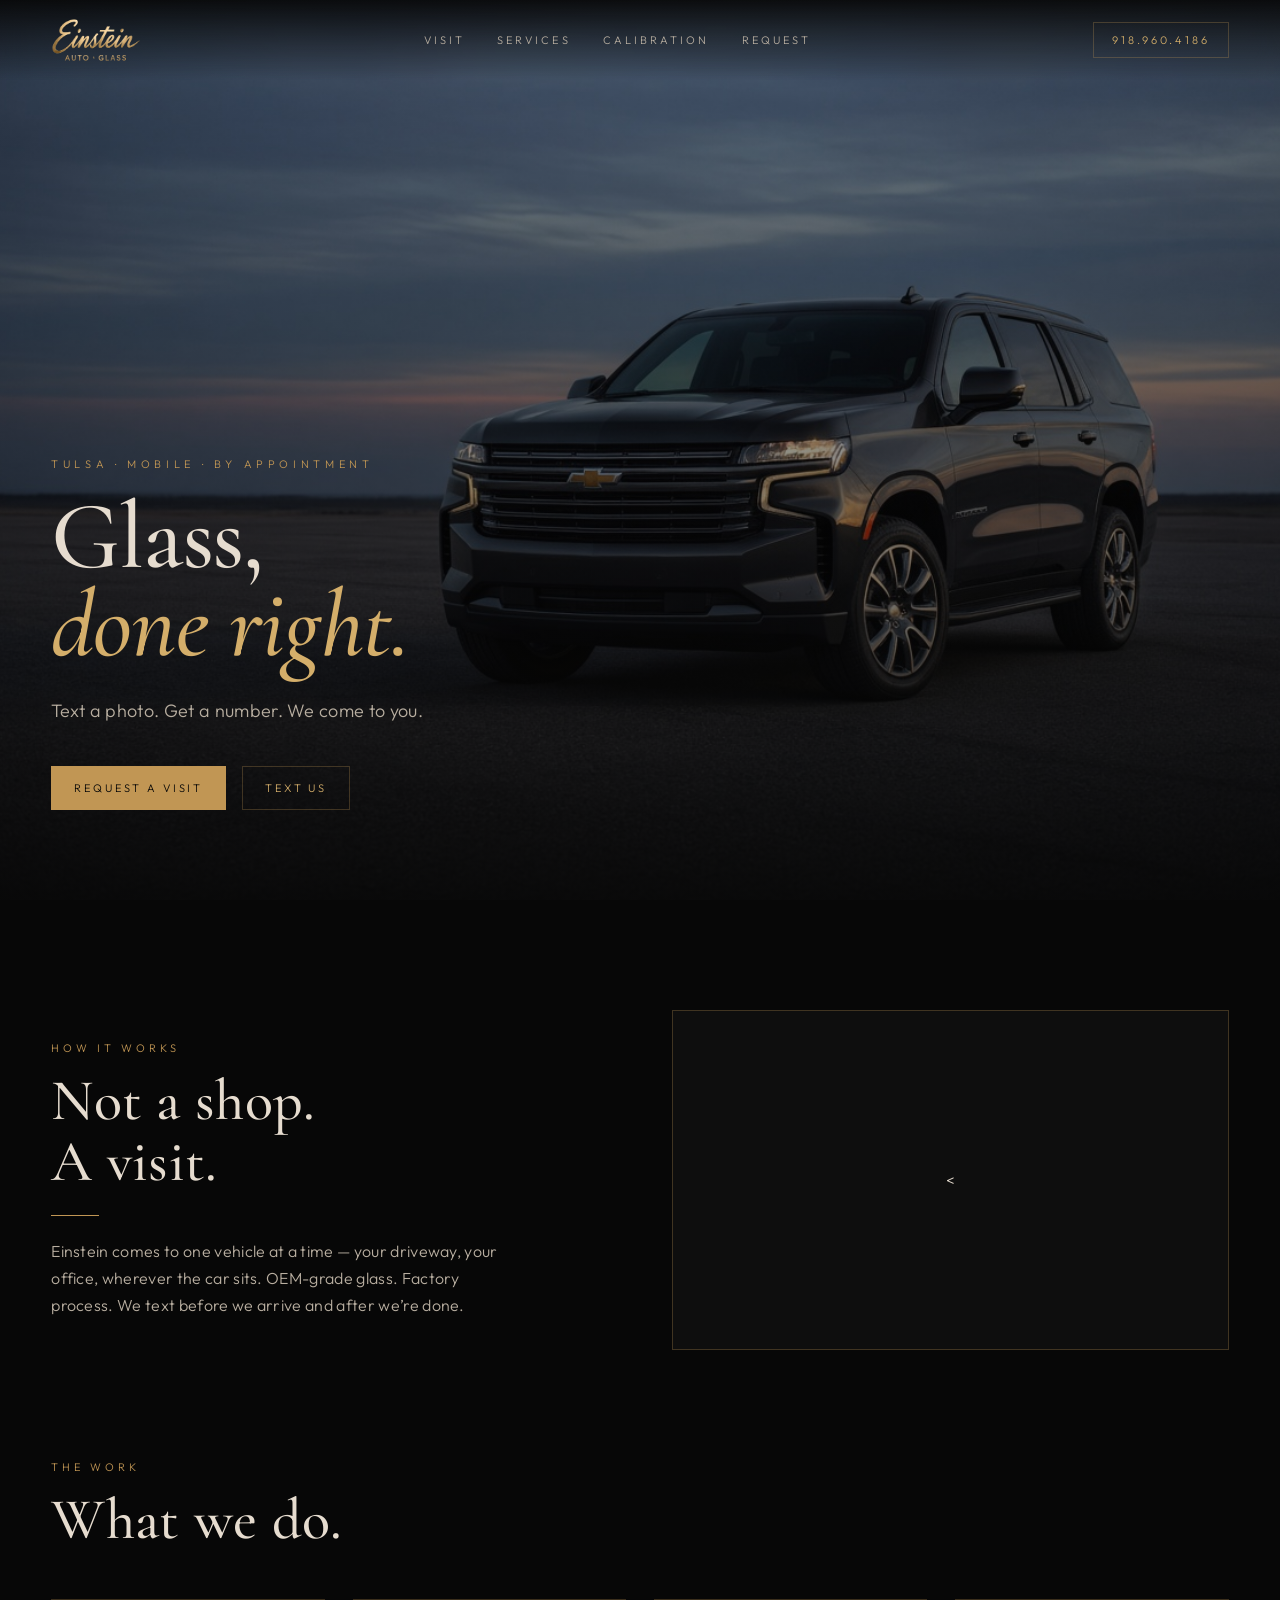
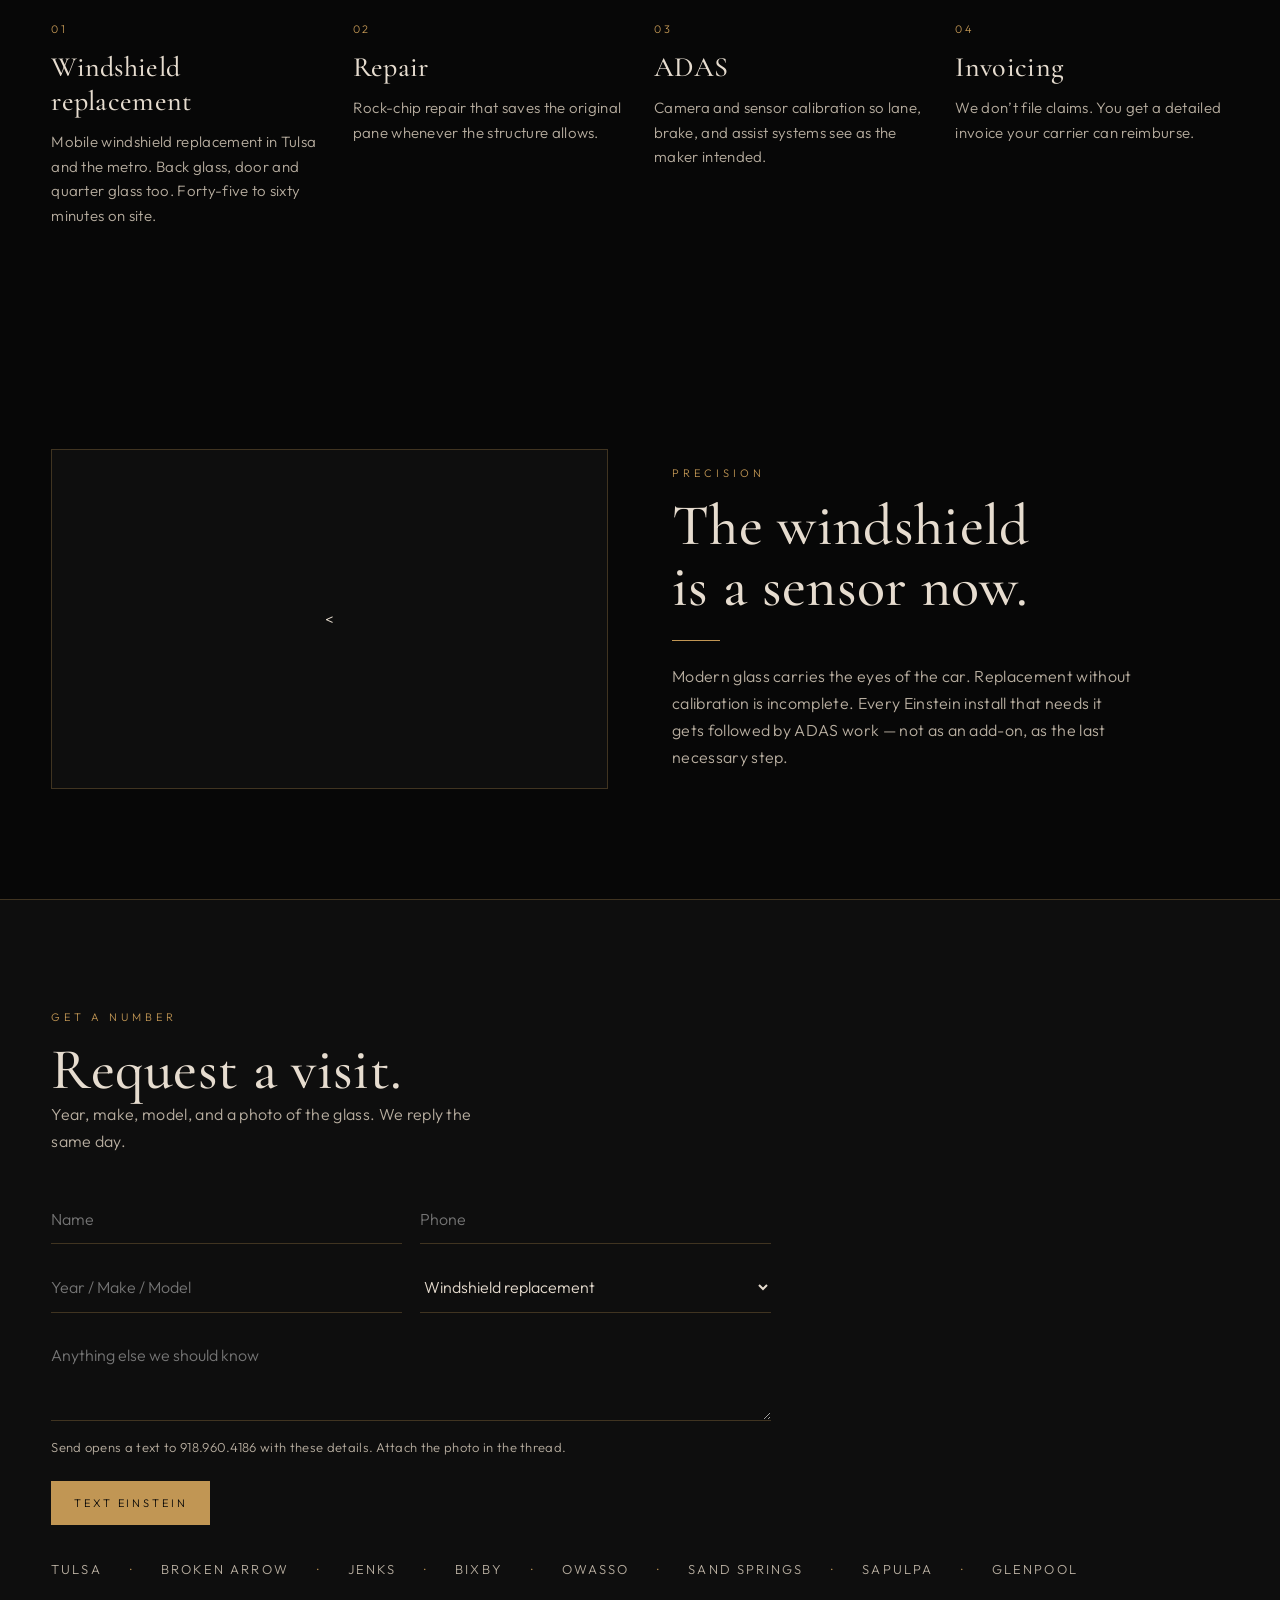
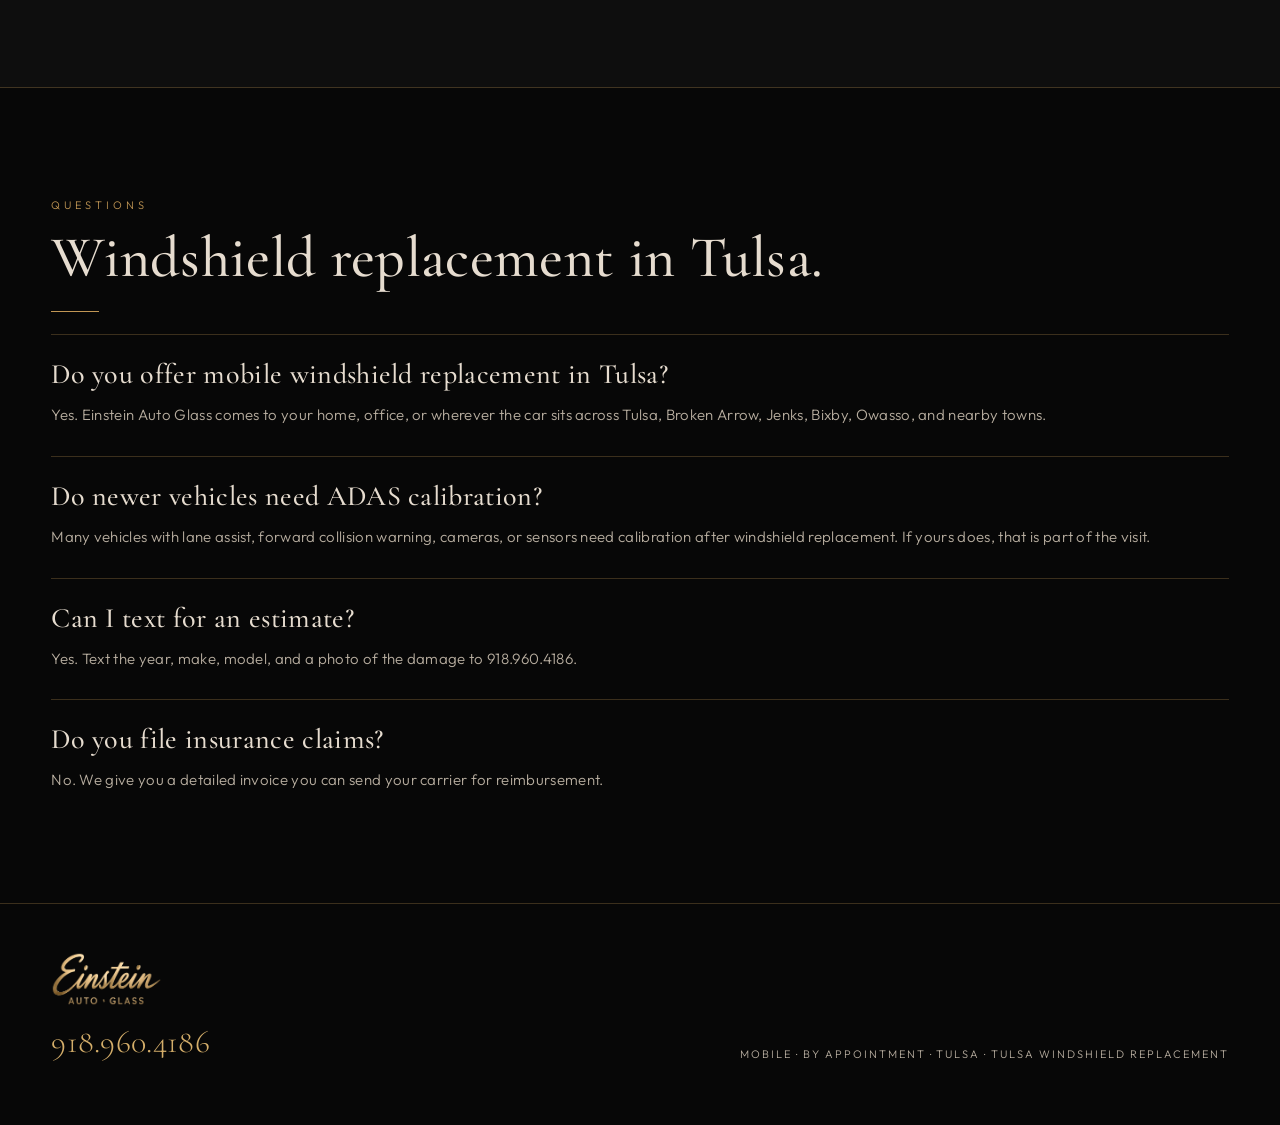
==== index.html @ 4ade6f41 "Update index.html" ====
<!DOCTYPE html>
<html lang="en">
<head>
  <meta charset="utf-8" />
  <meta name="viewport" content="width=device-width, initial-scale=1" />
  <title>Tulsa Windshield Replacement &amp; ADAS Calibration | Einstein Auto Glass</title>
  <meta name="description" content="Mobile windshield replacement, rock chip repair, and ADAS calibration in Tulsa, Broken Arrow, Jenks, and Bixby. Text a photo to 918.960.4186. We come to you." />
  <link rel="canonical" href="https://einsteinautoglass.com/" />
  <link rel="icon" href="assets/favicon.ico?v=3" />
  <link rel="icon" type="image/png" sizes="32x32" href="assets/favicon-32.png?v=3" />
  <link rel="apple-touch-icon" href="assets/apple-touch-icon.png?v=3" />
  <meta property="og:title" content="Einstein Auto Glass — Tulsa" />
  <meta property="og:description" content="Text a photo. Get a number. We come to you." />
  <meta property="og:image" content="assets/og.png" />
  <meta property="og:type" content="website" />
  <meta name="theme-color" content="#070707" />
  <link rel="preconnect" href="https://fonts.googleapis.com" />
  <link rel="preconnect" href="https://fonts.gstatic.com" crossorigin />
  <link href="https://fonts.googleapis.com/css2?family=Cormorant+Garamond:ital,wght@0,400;0,500;1,400;1,500&family=Outfit:wght@300;400;500&display=swap" rel="stylesheet" />
  <link rel="stylesheet" href="styles.css" />
  <script type="application/ld+json">
  {
    "@context":"https://schema.org",
    "@type":"AutoRepair",
    "name":"Einstein Auto Glass",
    "url":"https://einsteinautoglass.com",
    "telephone":"+19189604186",
    "image":"https://einsteinautoglass.com/assets/og.png",
    "address":{"@type":"PostalAddress","addressLocality":"Tulsa","addressRegion":"OK","addressCountry":"US"},
    "areaServed":["Tulsa","Broken Arrow","Jenks","Bixby","Owasso","Sand Springs","Sapulpa","Glenpool"],
    "openingHours":"Mo-Sa 08:00-18:00",
    "priceRange":"$$",
    "description":"Mobile auto glass replacement, chip repair, and ADAS calibration by appointment in the Tulsa metro."
  }
  </script>
</head>
<body>
<nav>
  <a href="#top"><img class="mark" src="assets/logo.png" alt="Einstein Auto Glass" /></a>
  <button class="menu-btn" type="button" aria-label="Menu">Menu</button>
  <ul>
    <li><a href="#visit">Visit</a></li>
    <li><a href="#services">Services</a></li>
    <li><a href="#adas">Calibration</a></li>
    <li><a href="#request">Request</a></li>
  </ul>
  <a class="nav-cta" href="tel:9189604186">918.960.4186</a>
</nav>

<header class="hero" id="top">
  <div class="hero-inner">
    <div class="eyebrow">Tulsa · Mobile · By Appointment</div>
    <h1>Glass,<br /><em>done right.</em></h1>
    <p class="lead">Text a photo. Get a number. We come to you.</p>
    <div class="hero-actions">
      <a class="btn btn-gold" href="#request">Request a visit</a>
      <a class="btn btn-ghost" href="sms:9189604186">Text us</a>
    </div>
  </div>
</header>

<section id="visit">
  <div class="wrap split">
    <div>
      <div class="kicker">How it works</div>
      <h2>Not a shop.<br />A visit.</h2>
      <div class="rule"></div>
      <p class="sub">Einstein comes to one vehicle at a time — your driveway, your office, wherever the car sits. OEM-grade glass. Factory process. We text before we arrive and after we’re done.</p>
    </div>
    <div class="panel" style="padding:0;overflow:hidden">
      <<!-- Elfsight Google Reviews | Untitled Google Reviews -->
<!-- Elfsight Instagram Feed | Untitled Instagram Feed -->
<script src="https://elfsightcdn.com/platform.js" async></script>
<div class="elfsight-app-16211948-4b15-43cc-8c3f-03421c4bd028" data-elfsight-app-lazy></div>
    </div>
  </div>
</section>

<section id="services" style="padding-top:0">
  <div class="wrap">
    <div class="kicker">The work</div>
    <h2>What we do.</h2>
    <div class="services">
      <article class="svc">
        <span>01</span>
        <h3>Windshield replacement</h3>
        <p>Mobile windshield replacement in Tulsa and the metro. Back glass, door and quarter glass too. Forty-five to sixty minutes on site.</p>
      </article>
      <article class="svc">
        <span>02</span>
        <h3>Repair</h3>
        <p>Rock-chip repair that saves the original pane whenever the structure allows.</p>
      </article>
      <article class="svc">
        <span>03</span>
        <h3>ADAS</h3>
        <p>Camera and sensor calibration so lane, brake, and assist systems see as the maker intended.</p>
      </article>
      <article class="svc">
        <span>04</span>
        <h3>Invoicing</h3>
        <p>We don’t file claims. You get a detailed invoice your carrier can reimburse.</p>
      </article>
    </div>
  </div>
</section>

<section id="adas">
  <div class="wrap split">
    <div class="panel">
      <<!-- Elfsight Instagram Feed | Untitled Instagram Feed -->
<script src="https://elfsightcdn.com/platform.js" async></script>
<div class="elfsight-app-eb6386cd-700b-4d86-94b0-b57454be99e8" data-elfsight-app-lazy></div>
    </div>
    <div>
      <div class="kicker">Precision</div>
      <h2>The windshield<br />is a sensor now.</h2>
      <div class="rule"></div>
      <p class="sub">Modern glass carries the eyes of the car. Replacement without calibration is incomplete. Every Einstein install that needs it gets followed by ADAS work — not as an add-on, as the last necessary step.</p>
    </div>
  </div>
</section>

<section class="quote" id="request">
  <div class="wrap">
    <div class="kicker">Get a number</div>
    <h2>Request a visit.</h2>
    <p class="sub">Year, make, model, and a photo of the glass. We reply the same day.</p>
    <form id="visit-form">
      <input name="name" type="text" placeholder="Name" autocomplete="name" />
      <input name="phone" type="tel" placeholder="Phone" autocomplete="tel" />
      <input name="vehicle" type="text" placeholder="Year / Make / Model" />
      <select name="job">
        <option>Windshield replacement</option>
        <option>Chip repair</option>
        <option>ADAS calibration</option>
        <option>Door or back glass</option>
      </select>
      <textarea name="notes" placeholder="Anything else we should know"></textarea>
      <p class="note">Send opens a text to 918.960.4186 with these details. Attach the photo in the thread.</p>
      <button class="btn btn-gold" type="submit">Text Einstein</button>
    </form>
    <div class="cities">
      Tulsa <i>·</i> Broken Arrow <i>·</i> Jenks <i>·</i> Bixby <i>·</i> Owasso <i>·</i> Sand Springs <i>·</i> Sapulpa <i>·</i> Glenpool
    </div>
  </div>
</section>

<section id="faq">
  <div class="wrap">
    <div class="kicker">Questions</div>
    <h2>Windshield replacement in Tulsa.</h2>
    <div class="rule"></div>
    <article class="svc" style="margin-bottom:28px">
      <h3>Do you offer mobile windshield replacement in Tulsa?</h3>
      <p>Yes. Einstein Auto Glass comes to your home, office, or wherever the car sits across Tulsa, Broken Arrow, Jenks, Bixby, Owasso, and nearby towns.</p>
    </article>
    <article class="svc" style="margin-bottom:28px">
      <h3>Do newer vehicles need ADAS calibration?</h3>
      <p>Many vehicles with lane assist, forward collision warning, cameras, or sensors need calibration after windshield replacement. If yours does, that is part of the visit.</p>
    </article>
    <article class="svc" style="margin-bottom:28px">
      <h3>Can I text for an estimate?</h3>
      <p>Yes. Text the year, make, model, and a photo of the damage to 918.960.4186.</p>
    </article>
    <article class="svc">
      <h3>Do you file insurance claims?</h3>
      <p>No. We give you a detailed invoice you can send your carrier for reimbursement.</p>
    </article>
  </div>
</section>

<footer>
  <div class="wrap foot">
    <div>
      <img src="assets/logo.png" alt="Einstein Auto Glass" style="height:54px;margin-bottom:16px;width:auto" />
      <div class="phone"><a href="tel:9189604186">918.960.4186</a></div>
    </div>
    <small>Mobile · By appointment · Tulsa · <a href="tulsa-windshield-replacement.html">Tulsa windshield replacement</a></small>
  </div>
</footer>

<script>
  const menuBtn = document.querySelector(".menu-btn");
  const navList = document.querySelector("nav ul");
  menuBtn.addEventListener("click", () => navList.classList.toggle("open"));
  navList.querySelectorAll("a").forEach(a => a.addEventListener("click", () => navList.classList.remove("open")));

  document.getElementById("visit-form").addEventListener("submit", (e) => {
    e.preventDefault();
    const f = e.target;
    const body = [
      "Einstein visit request",
      f.name.value && "Name: " + f.name.value,
      f.phone.value && "Phone: " + f.phone.value,
      f.vehicle.value && "Vehicle: " + f.vehicle.value,
      "Job: " + f.job.value,
      f.notes.value && "Notes: " + f.notes.value
    ].filter(Boolean).join("\n");
    window.location.href = "sms:9189604186?&body=" + encodeURIComponent(body);
  });
</script>
</body>
</html>
---- styles.css ----
:root{
  --ink:#070707;
  --panel:#0e0e0e;
  --line:rgba(193,150,84,.28);
  --gold:#c19654;
  --gold-bright:#d4ae6a;
  --ivory:#e6dccf;
  --mute:#b8aea0;
}
*{box-sizing:border-box;margin:0;padding:0}
html{scroll-behavior:smooth}
html,body{background:var(--ink);color:var(--ivory);font-family:Outfit,system-ui,sans-serif;font-weight:300;letter-spacing:.02em}
a{color:inherit;text-decoration:none}
img{max-width:100%;display:block}
button,input,select,textarea{font:inherit}
.wrap{width:min(1180px,92vw);margin:0 auto}

nav{
  position:fixed;inset:0 0 auto 0;z-index:20;
  display:flex;align-items:center;justify-content:space-between;
  padding:18px 4vw;
  background:linear-gradient(to bottom,rgba(7,7,7,.92),rgba(7,7,7,0));
  backdrop-filter:blur(10px);
}
nav .mark{height:44px;width:auto}
nav ul{display:flex;gap:32px;list-style:none;font-size:11px;letter-spacing:.28em;text-transform:uppercase;color:var(--mute)}
nav ul a:hover{color:var(--gold-bright)}
.nav-cta{
  border:1px solid var(--line);padding:10px 18px;
  font-size:11px;letter-spacing:.26em;text-transform:uppercase;color:var(--gold-bright)
}
.nav-cta:hover{background:var(--gold);color:var(--ink);border-color:var(--gold)}
.menu-btn{
  display:none;background:none;border:0;color:var(--ivory);letter-spacing:.2em;
  text-transform:uppercase;font-size:11px;cursor:pointer
}

.hero{
  min-height:100vh;position:relative;display:flex;align-items:flex-end;
  background:
    linear-gradient(to top, rgba(7,7,7,.94) 0%, rgba(7,7,7,.48) 40%, rgba(7,7,7,.30) 100%),
    url("assets/tahoe-hero.jpg") center 58%/cover no-repeat;
  padding:140px 0 90px;
}
.hero-inner{width:min(1180px,92vw);margin:0 auto}
.eyebrow{
  font-size:11px;letter-spacing:.42em;text-transform:uppercase;color:var(--gold);
  margin-bottom:22px;
}
h1{
  font-family:"Cormorant Garamond",serif;font-weight:500;
  font-size:clamp(52px,8vw,96px);line-height:.92;letter-spacing:-.01em;
}
h1 em{font-style:italic;color:var(--gold-bright)}
.lead{max-width:440px;margin:28px 0 40px;color:var(--mute);font-size:18px;line-height:1.6}
.hero-actions{display:flex;gap:16px;flex-wrap:wrap}

.btn{
  display:inline-flex;align-items:center;justify-content:center;
  padding:14px 22px;font-size:11px;letter-spacing:.26em;text-transform:uppercase;
  border:1px solid var(--line);cursor:pointer
}
.btn-gold{background:var(--gold);color:var(--ink);border-color:var(--gold)}
.btn-gold:hover{background:var(--gold-bright)}
.btn-ghost{color:var(--gold-bright)}
.btn-ghost:hover{border-color:var(--gold-bright);color:var(--ivory)}

section{padding:110px 0}
.kicker{font-size:11px;letter-spacing:.36em;text-transform:uppercase;color:var(--gold);margin-bottom:16px}
h2{font-family:"Cormorant Garamond",serif;font-weight:500;font-size:clamp(36px,5vw,58px);line-height:1.05}
.rule{width:48px;height:1px;background:var(--gold);margin:22px 0}
.sub{color:var(--mute);max-width:460px;line-height:1.7}

.split{display:grid;grid-template-columns:1fr 1fr;gap:64px;align-items:center}
.panel{
  background:var(--panel);border:1px solid var(--line);min-height:340px;
  display:flex;align-items:center;justify-content:center;padding:48px
}
.panel img{width:min(420px,100%);height:auto}

.services{display:grid;grid-template-columns:repeat(4,1fr);gap:28px;margin-top:48px}
.svc{border-top:1px solid var(--line);padding-top:22px}
.svc span{display:block;color:var(--gold);font-size:11px;letter-spacing:.24em;margin-bottom:14px}
.svc h3{font-family:"Cormorant Garamond",serif;font-size:28px;font-weight:500;margin-bottom:12px}
.svc p{color:var(--mute);line-height:1.65;font-size:15px}

.quote{background:var(--panel);border-top:1px solid var(--line);border-bottom:1px solid var(--line)}
form{display:grid;grid-template-columns:1fr 1fr;gap:18px;margin-top:40px;max-width:720px}
form input, form select, form textarea{
  background:transparent;border:0;border-bottom:1px solid var(--line);
  color:var(--ivory);padding:14px 0;outline:none
}
form textarea{grid-column:1/-1;min-height:90px;resize:vertical}
form button{grid-column:1/-1;justify-self:start;margin-top:8px}
form .note{grid-column:1/-1;color:var(--mute);font-size:13px}

.cities{display:flex;flex-wrap:wrap;gap:10px 28px;margin-top:36px;color:var(--mute);font-size:13px;letter-spacing:.16em;text-transform:uppercase}
.cities i{font-style:normal;color:var(--gold)}

footer{border-top:1px solid var(--line);padding:48px 0 64px}
.foot{display:flex;justify-content:space-between;align-items:flex-end;gap:24px;flex-wrap:wrap}
.foot small{color:var(--mute);letter-spacing:.18em;text-transform:uppercase;font-size:11px}
.phone{font-family:"Cormorant Garamond",serif;font-size:32px;color:var(--gold-bright)}
.phone a:hover{color:var(--ivory)}

@media(max-width:880px){
  nav ul{display:none}
  nav ul.open{
    display:flex;flex-direction:column;position:absolute;top:72px;left:0;right:0;
    background:#070707;padding:24px 8vw 32px;gap:18px;border-bottom:1px solid var(--line)
  }
  .menu-btn{display:block}
  .split,.services,form{grid-template-columns:1fr}
  .panel{min-height:220px}
  section{padding:80px 0}
  .hero{min-height:92vh}
}
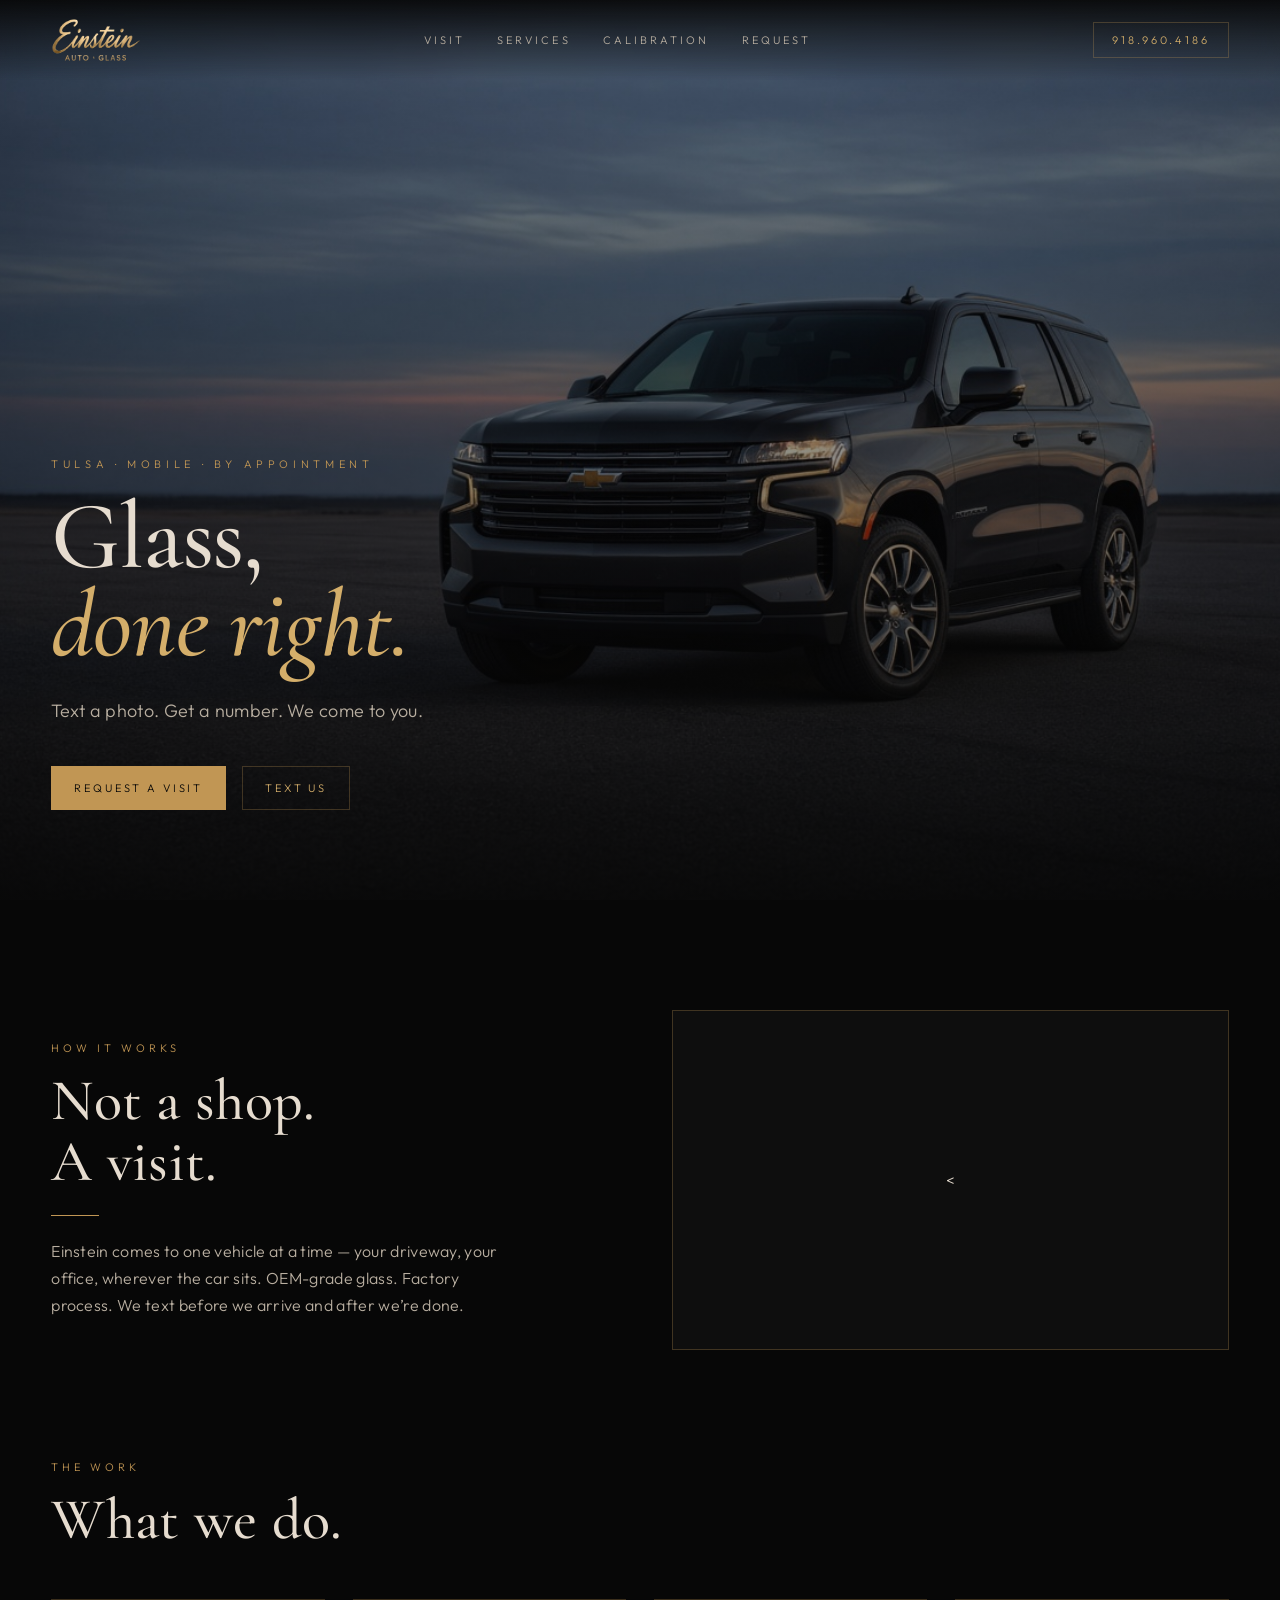
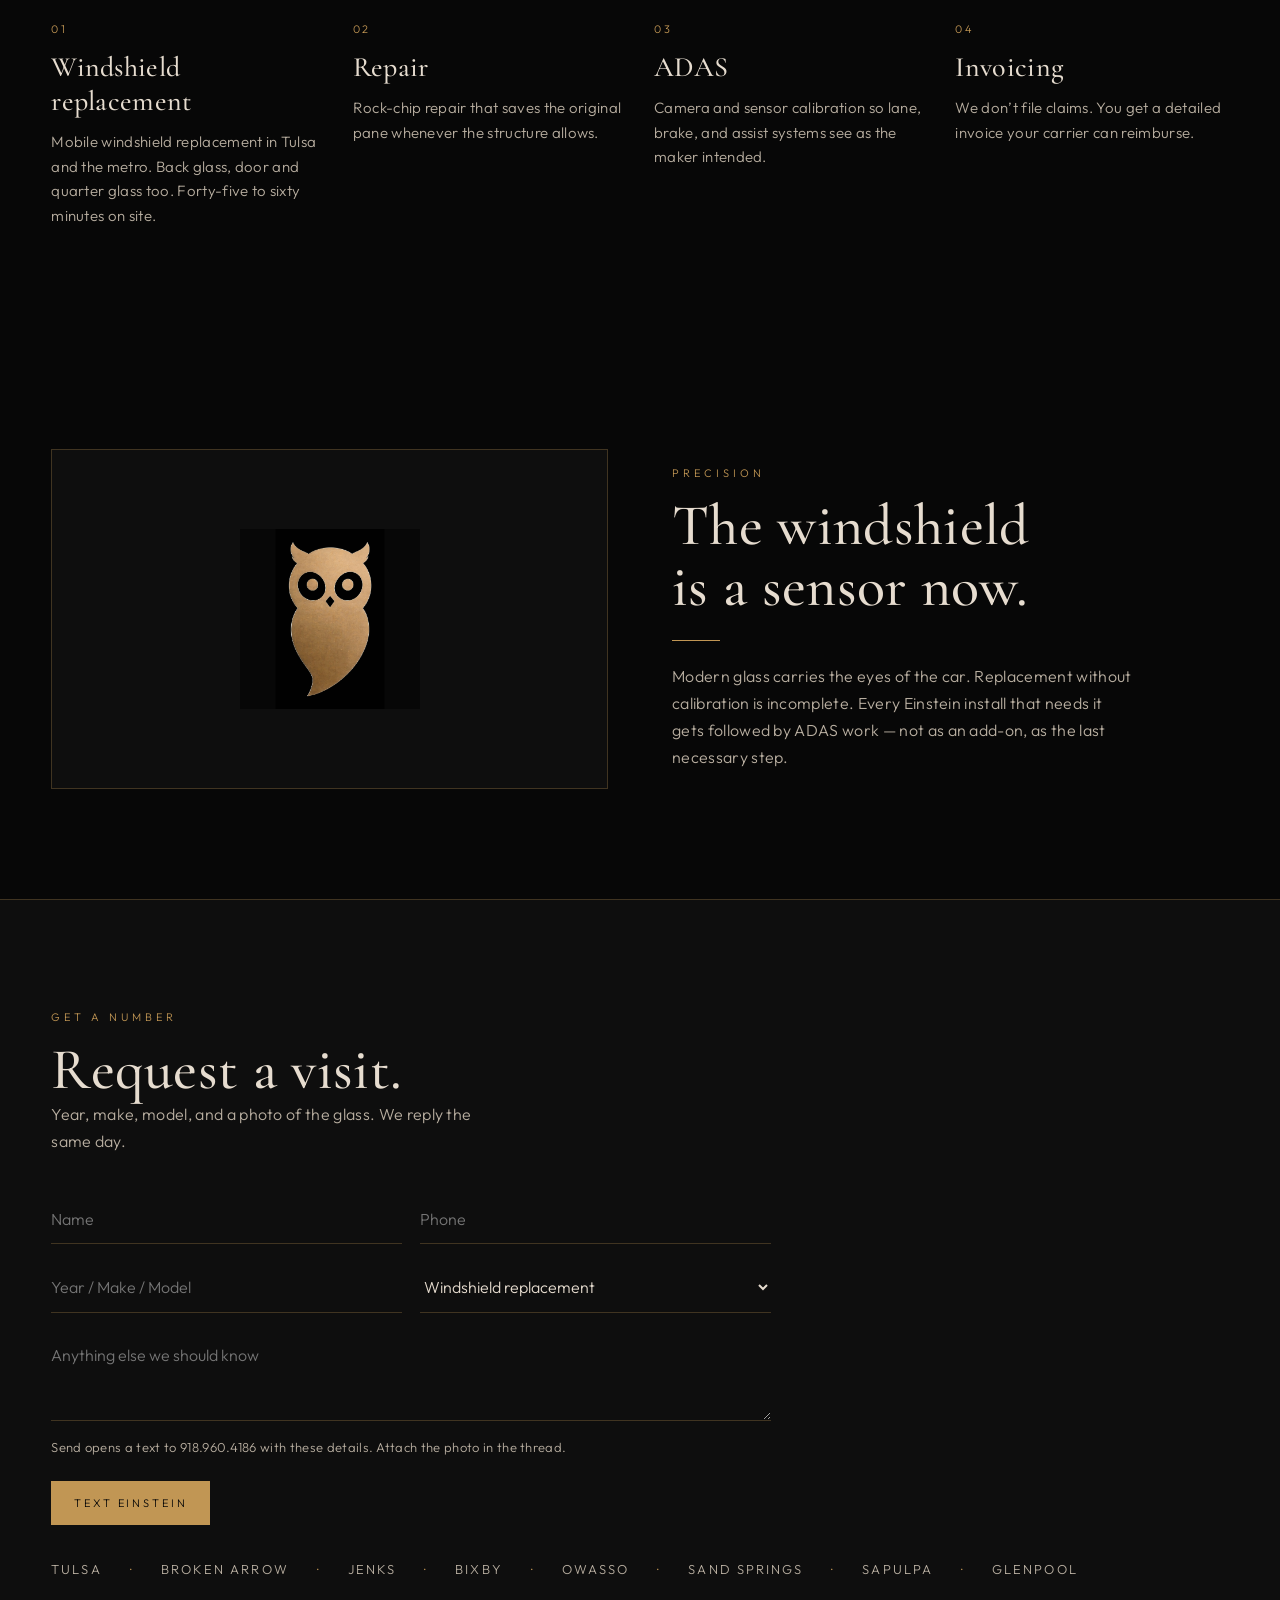
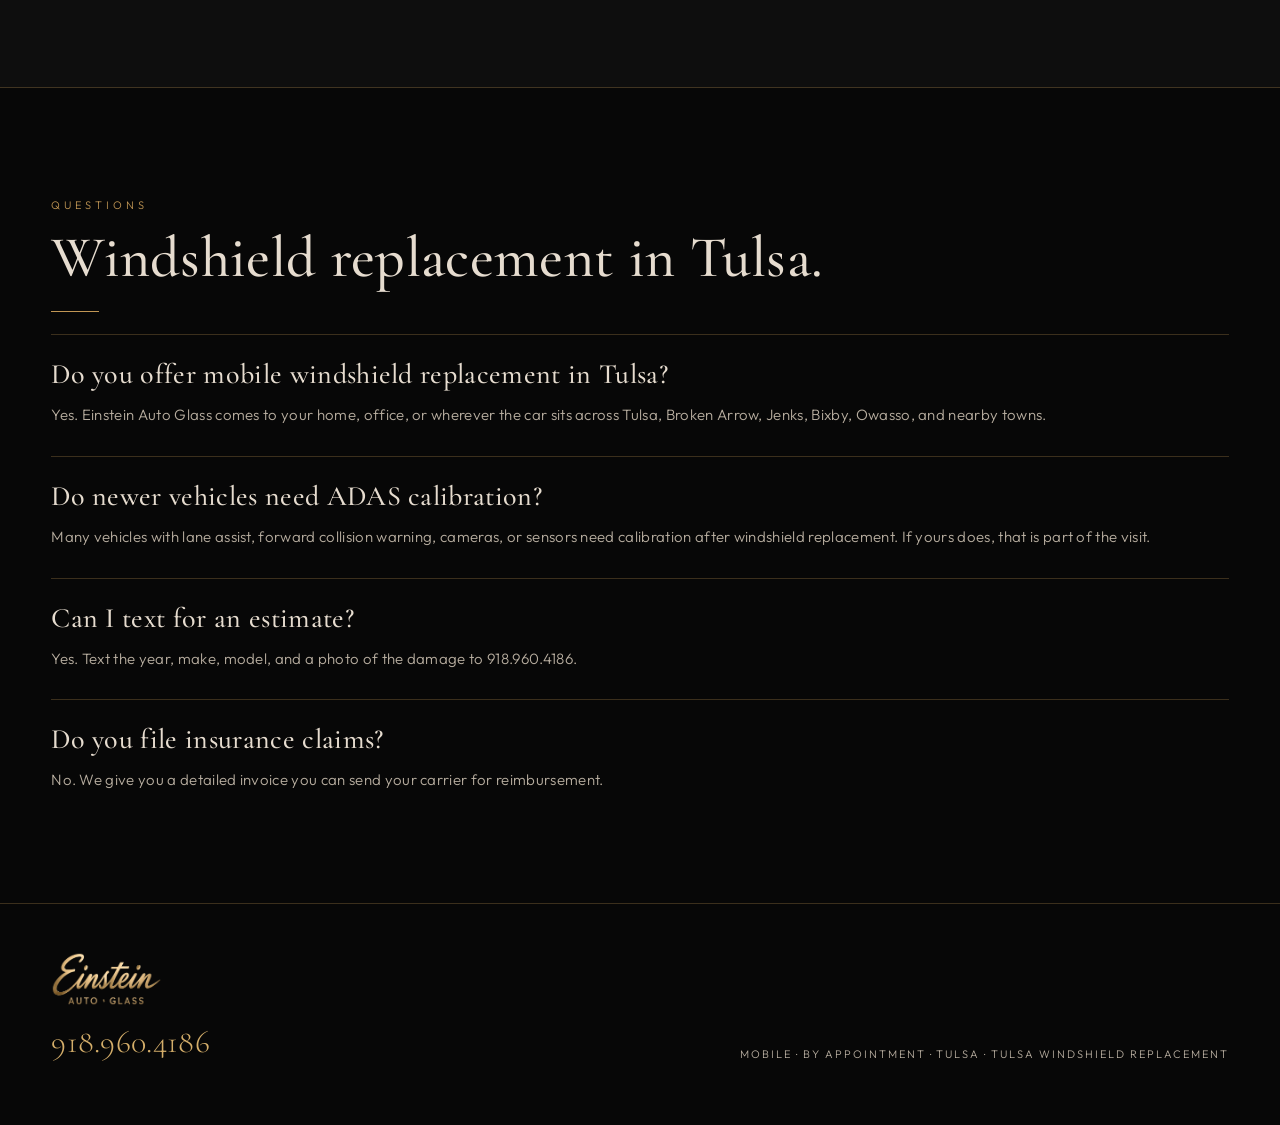
==== commit 7ac83867: "Update index.html" ====
--- a/index.html
+++ b/index.html
@@ -69,9 +69,8 @@
     </div>
     <div class="panel" style="padding:0;overflow:hidden">
       <<!-- Elfsight Google Reviews | Untitled Google Reviews -->
-<!-- Elfsight Instagram Feed | Untitled Instagram Feed -->
 <script src="https://elfsightcdn.com/platform.js" async></script>
-<div class="elfsight-app-16211948-4b15-43cc-8c3f-03421c4bd028" data-elfsight-app-lazy></div>
+<div class="elfsight-app-2866e498-c2f8-4ba2-a0ec-e3edaa975db9" data-elfsight-app-lazy></div>
     </div>
   </div>
 </section>
@@ -108,9 +107,7 @@
 <section id="adas">
   <div class="wrap split">
     <div class="panel">
-      <<!-- Elfsight Instagram Feed | Untitled Instagram Feed -->
-<script src="https://elfsightcdn.com/platform.js" async></script>
-<div class="elfsight-app-eb6386cd-700b-4d86-94b0-b57454be99e8" data-elfsight-app-lazy></div>
+      <img src="assets/owl.png" alt="" style="width:180px;opacity:.9" />
     </div>
     <div>
       <div class="kicker">Precision</div>
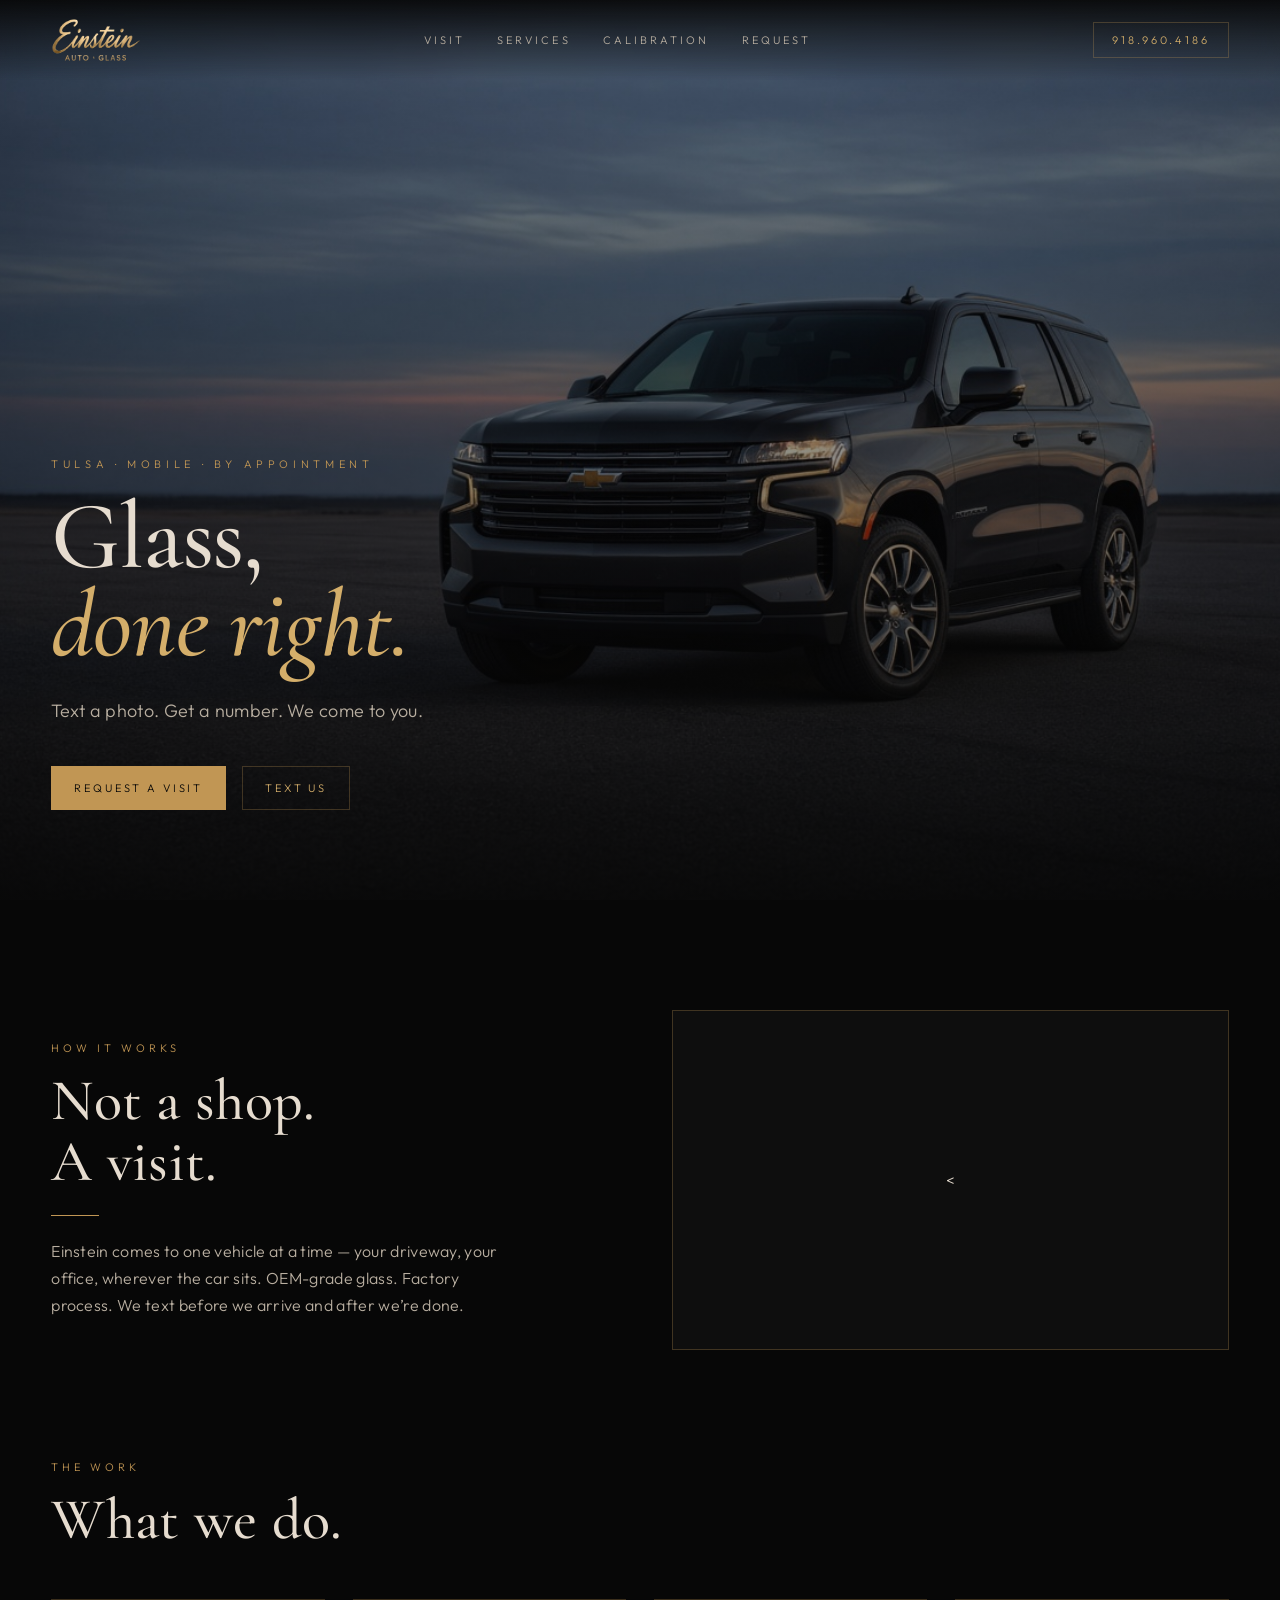
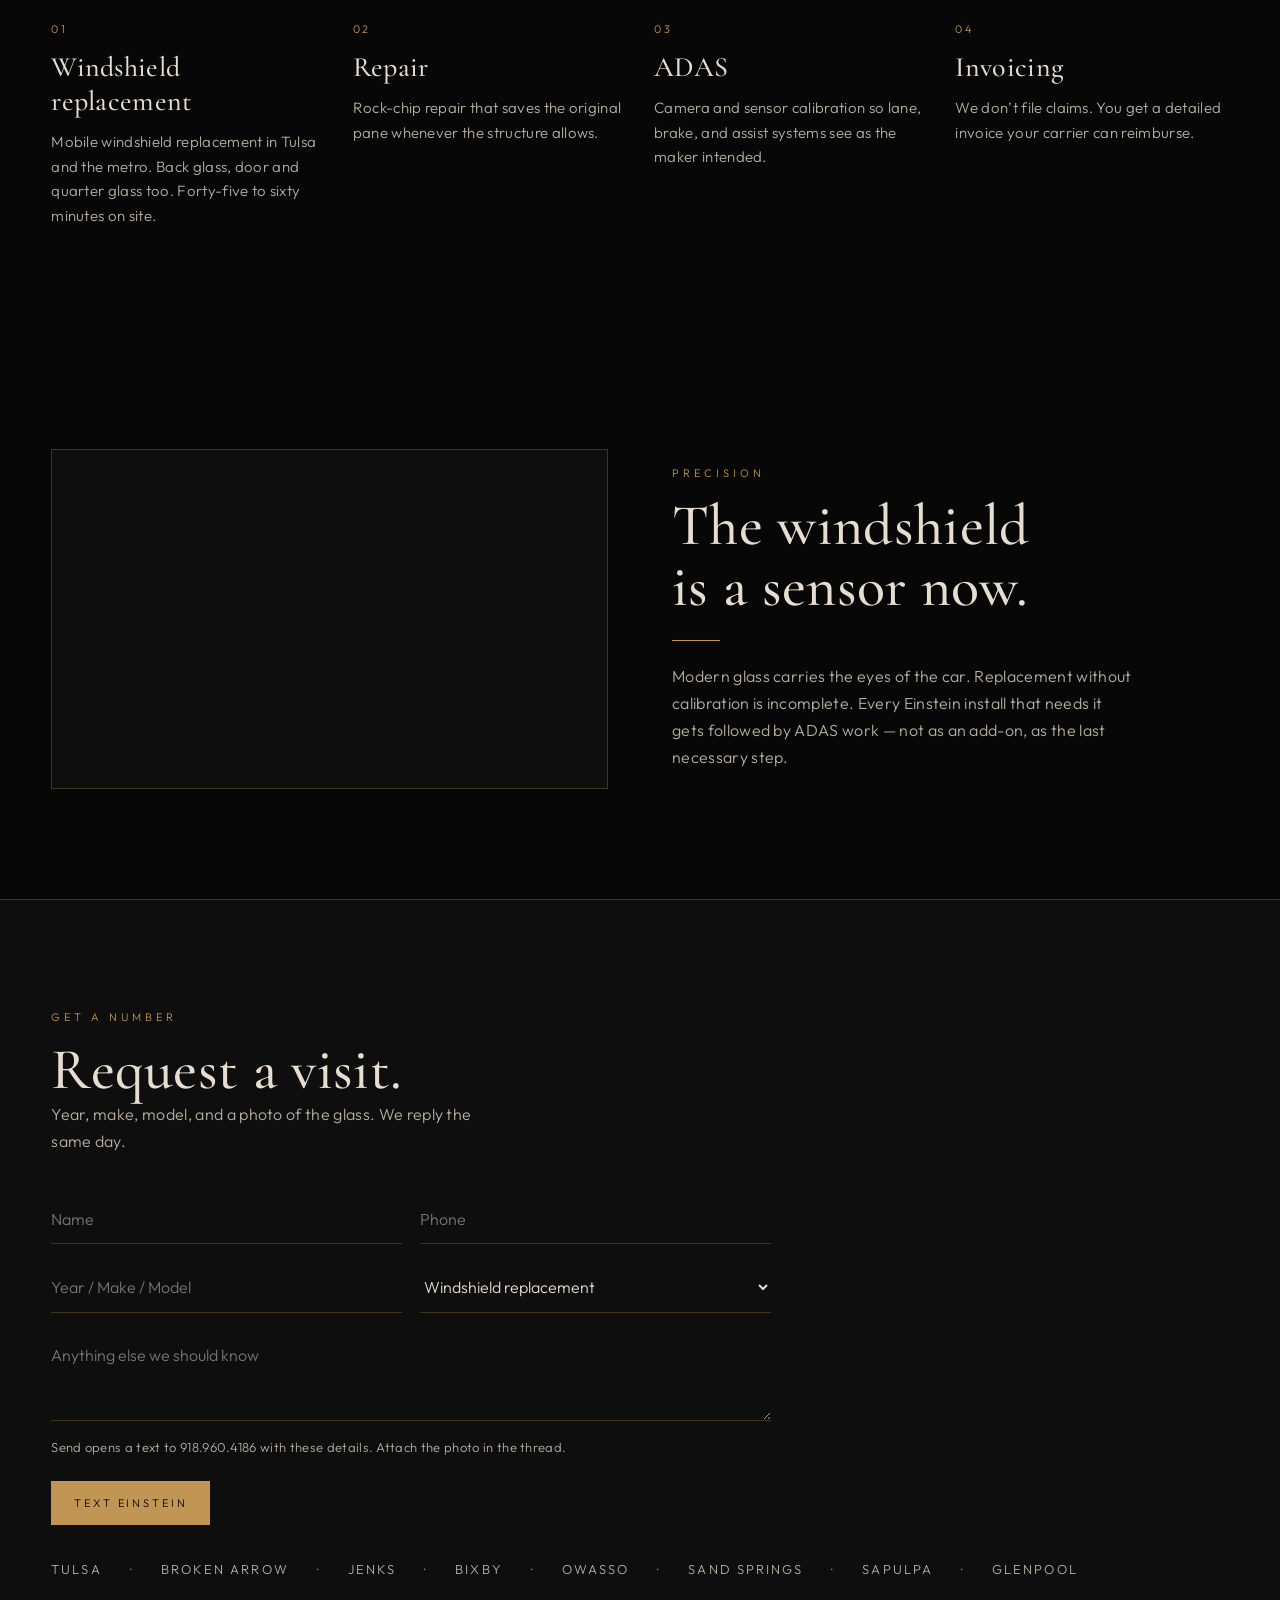
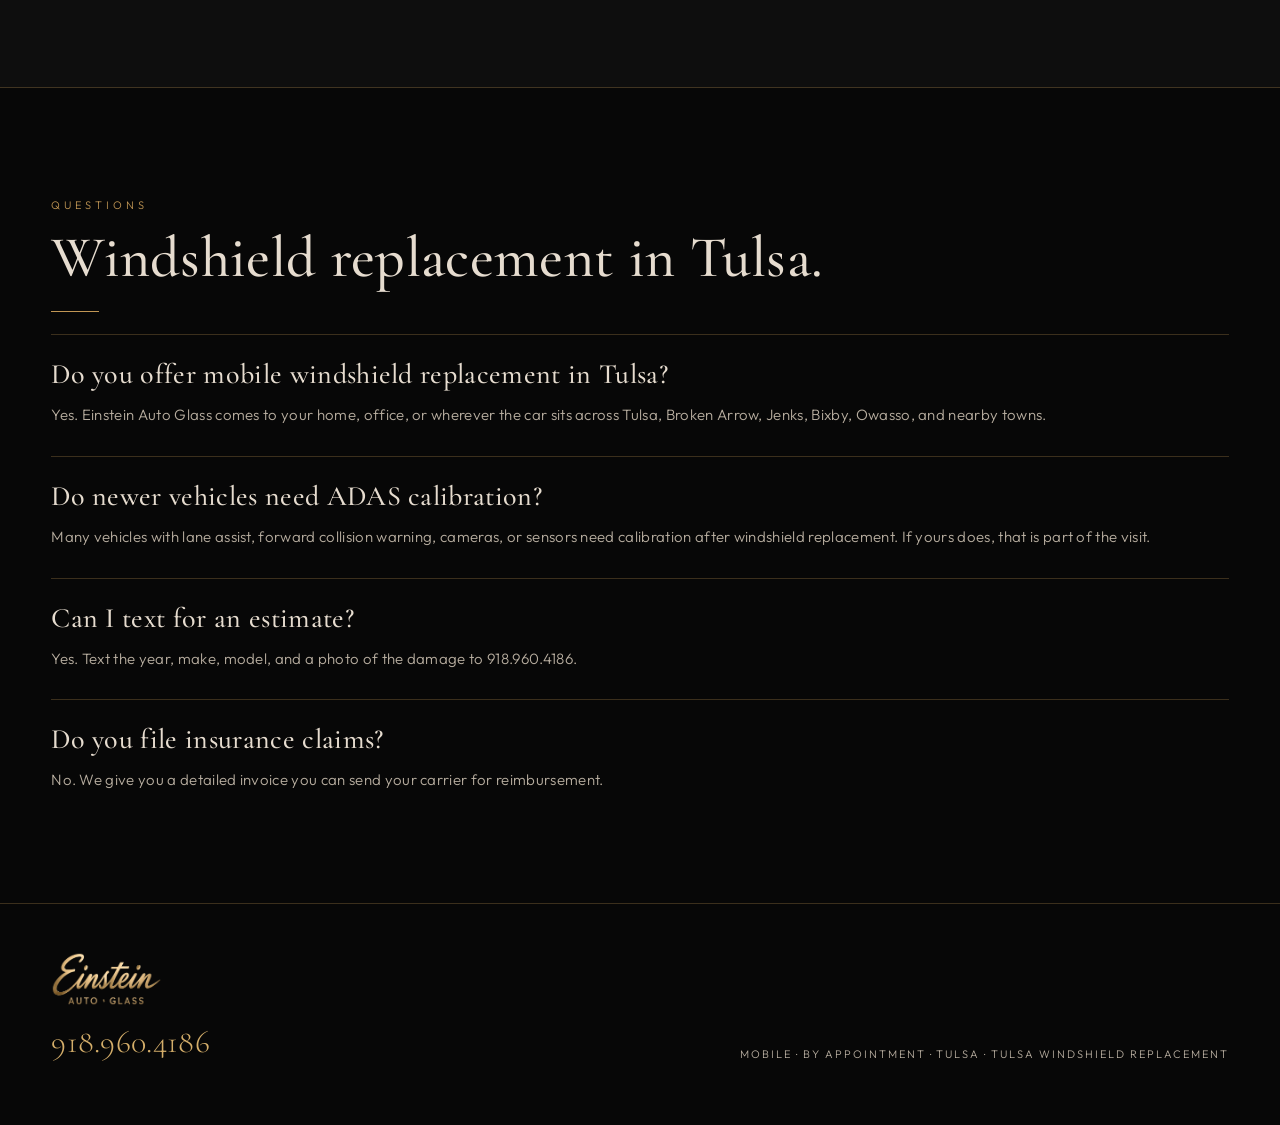
==== commit 6e879974: "Update index.html" ====
--- a/index.html
+++ b/index.html
@@ -70,7 +70,8 @@
     <div class="panel" style="padding:0;overflow:hidden">
       <<!-- Elfsight Google Reviews | Untitled Google Reviews -->
 <script src="https://elfsightcdn.com/platform.js" async></script>
-<div class="elfsight-app-2866e498-c2f8-4ba2-a0ec-e3edaa975db9" data-elfsight-app-lazy></div>
+<div class="elfsight-app-2866e498-c2f8-4ba2-a0ec-e3edaa975db9" data-elfsight-app-lazy></div><!-- Elfsight Instagram Feed | Untitled Instagram Feed -->
+
     </div>
   </div>
 </section>
@@ -107,7 +108,8 @@
 <section id="adas">
   <div class="wrap split">
     <div class="panel">
-      <img src="assets/owl.png" alt="" style="width:180px;opacity:.9" />
+     <script src="https://elfsightcdn.com/platform.js" async></script>
+<div class="elfsight-app-16211948-4b15-43cc-8c3f-03421c4bd028" data-elfsight-app-lazy></div>
     </div>
     <div>
       <div class="kicker">Precision</div>
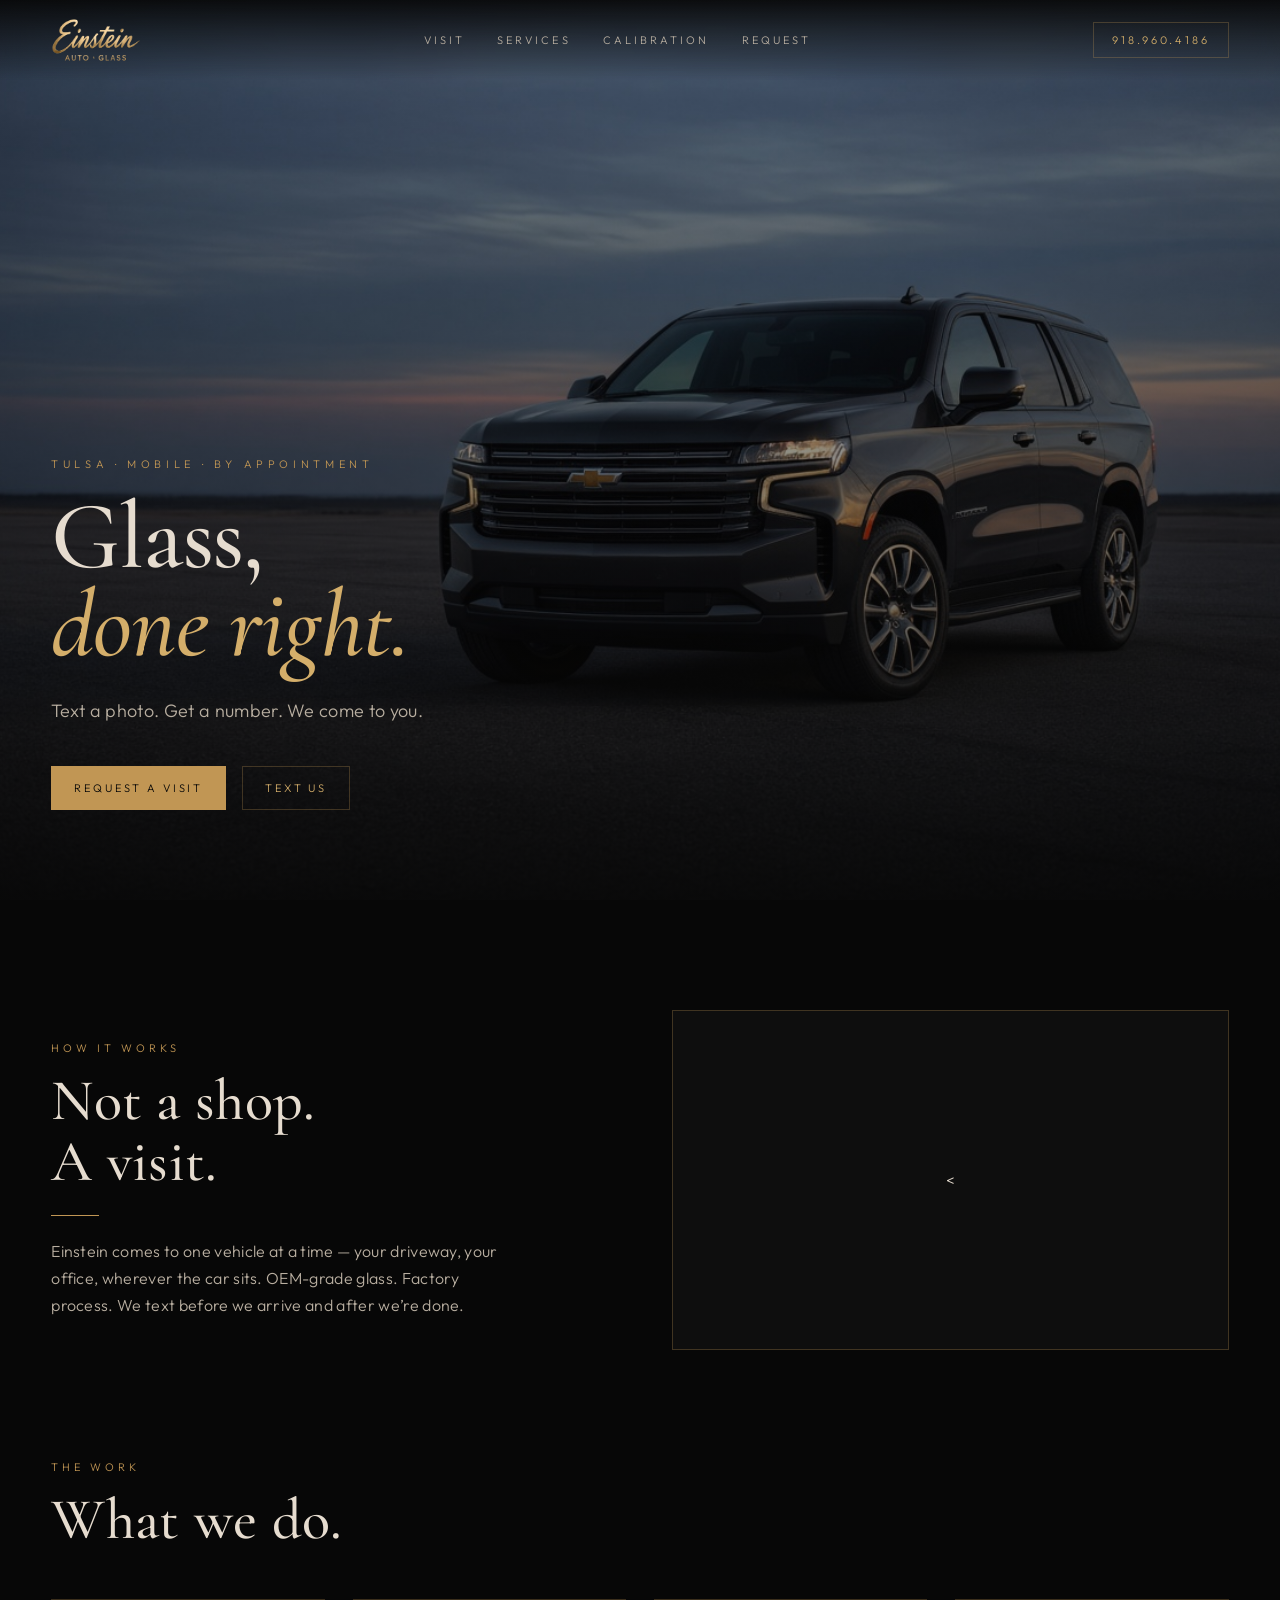
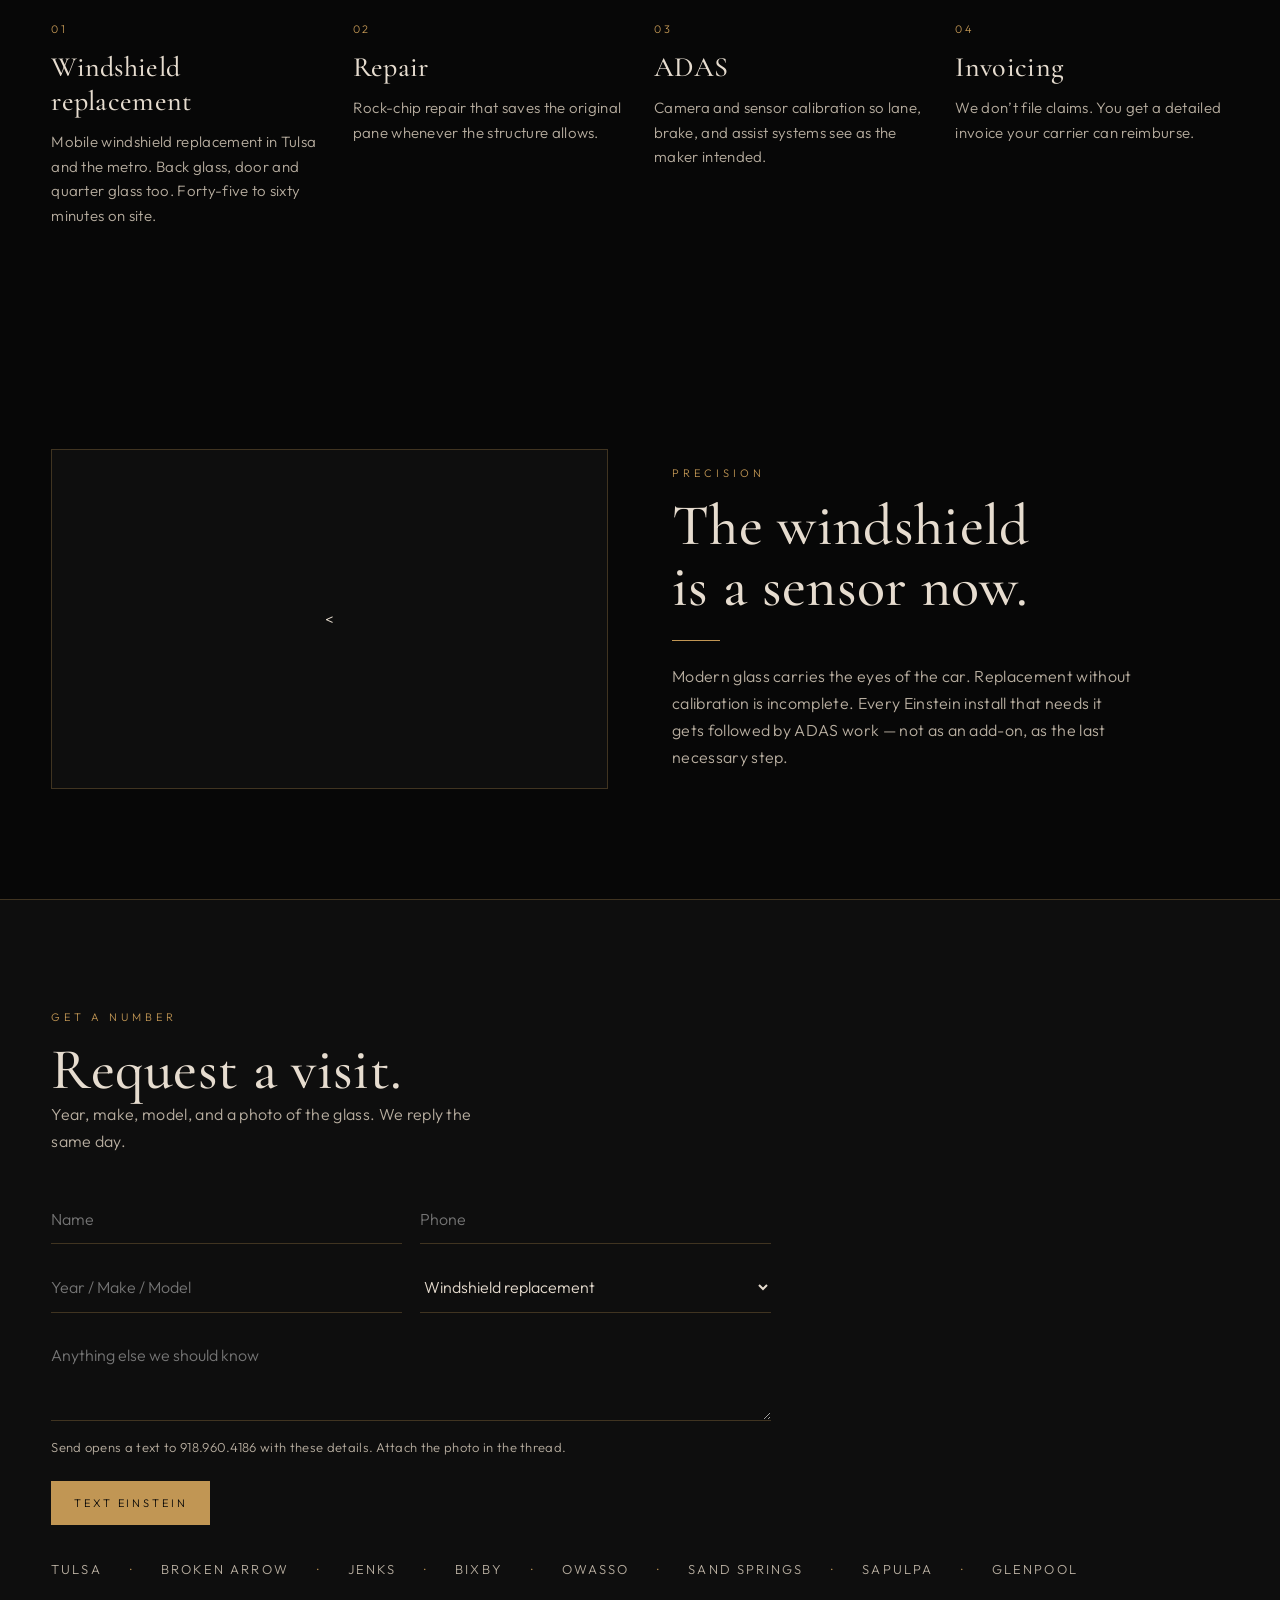
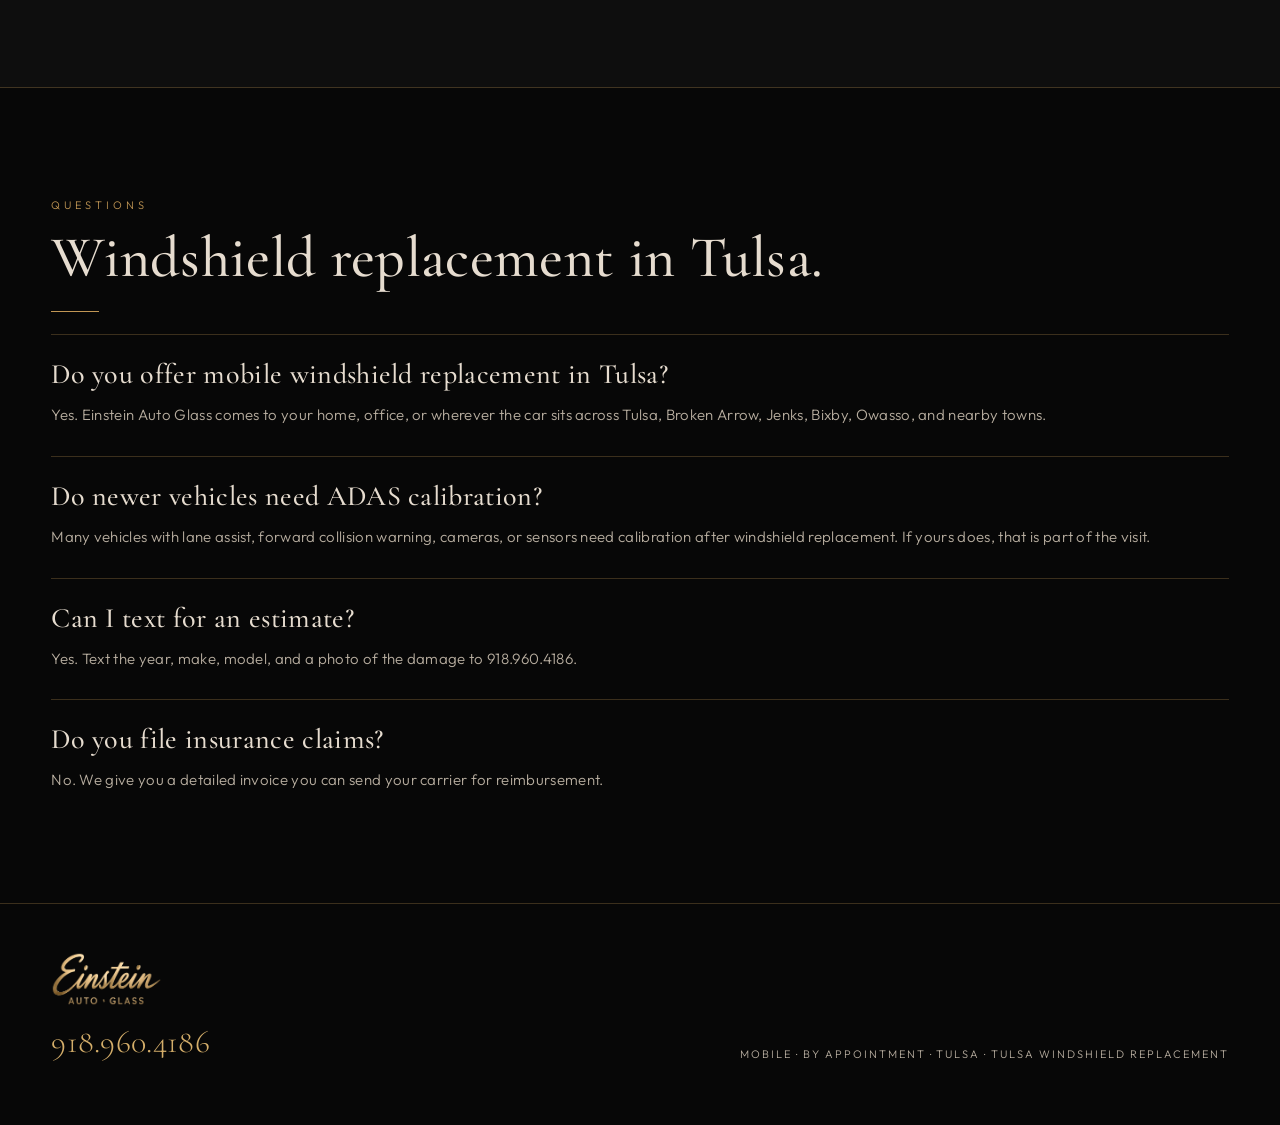
==== commit 0ee39b4a: "Update index.html" ====
--- a/index.html
+++ b/index.html
@@ -108,8 +108,9 @@
 <section id="adas">
   <div class="wrap split">
     <div class="panel">
-     <script src="https://elfsightcdn.com/platform.js" async></script>
-<div class="elfsight-app-16211948-4b15-43cc-8c3f-03421c4bd028" data-elfsight-app-lazy></div>
+     <<!-- Elfsight Instagram Feed | Untitled Instagram Feed -->
+<script src="https://elfsightcdn.com/platform.js" async></script>
+<div class="elfsight-app-24f2f69a-241f-46de-a840-2f853f89a04f" data-elfsight-app-lazy></div>
     </div>
     <div>
       <div class="kicker">Precision</div>
